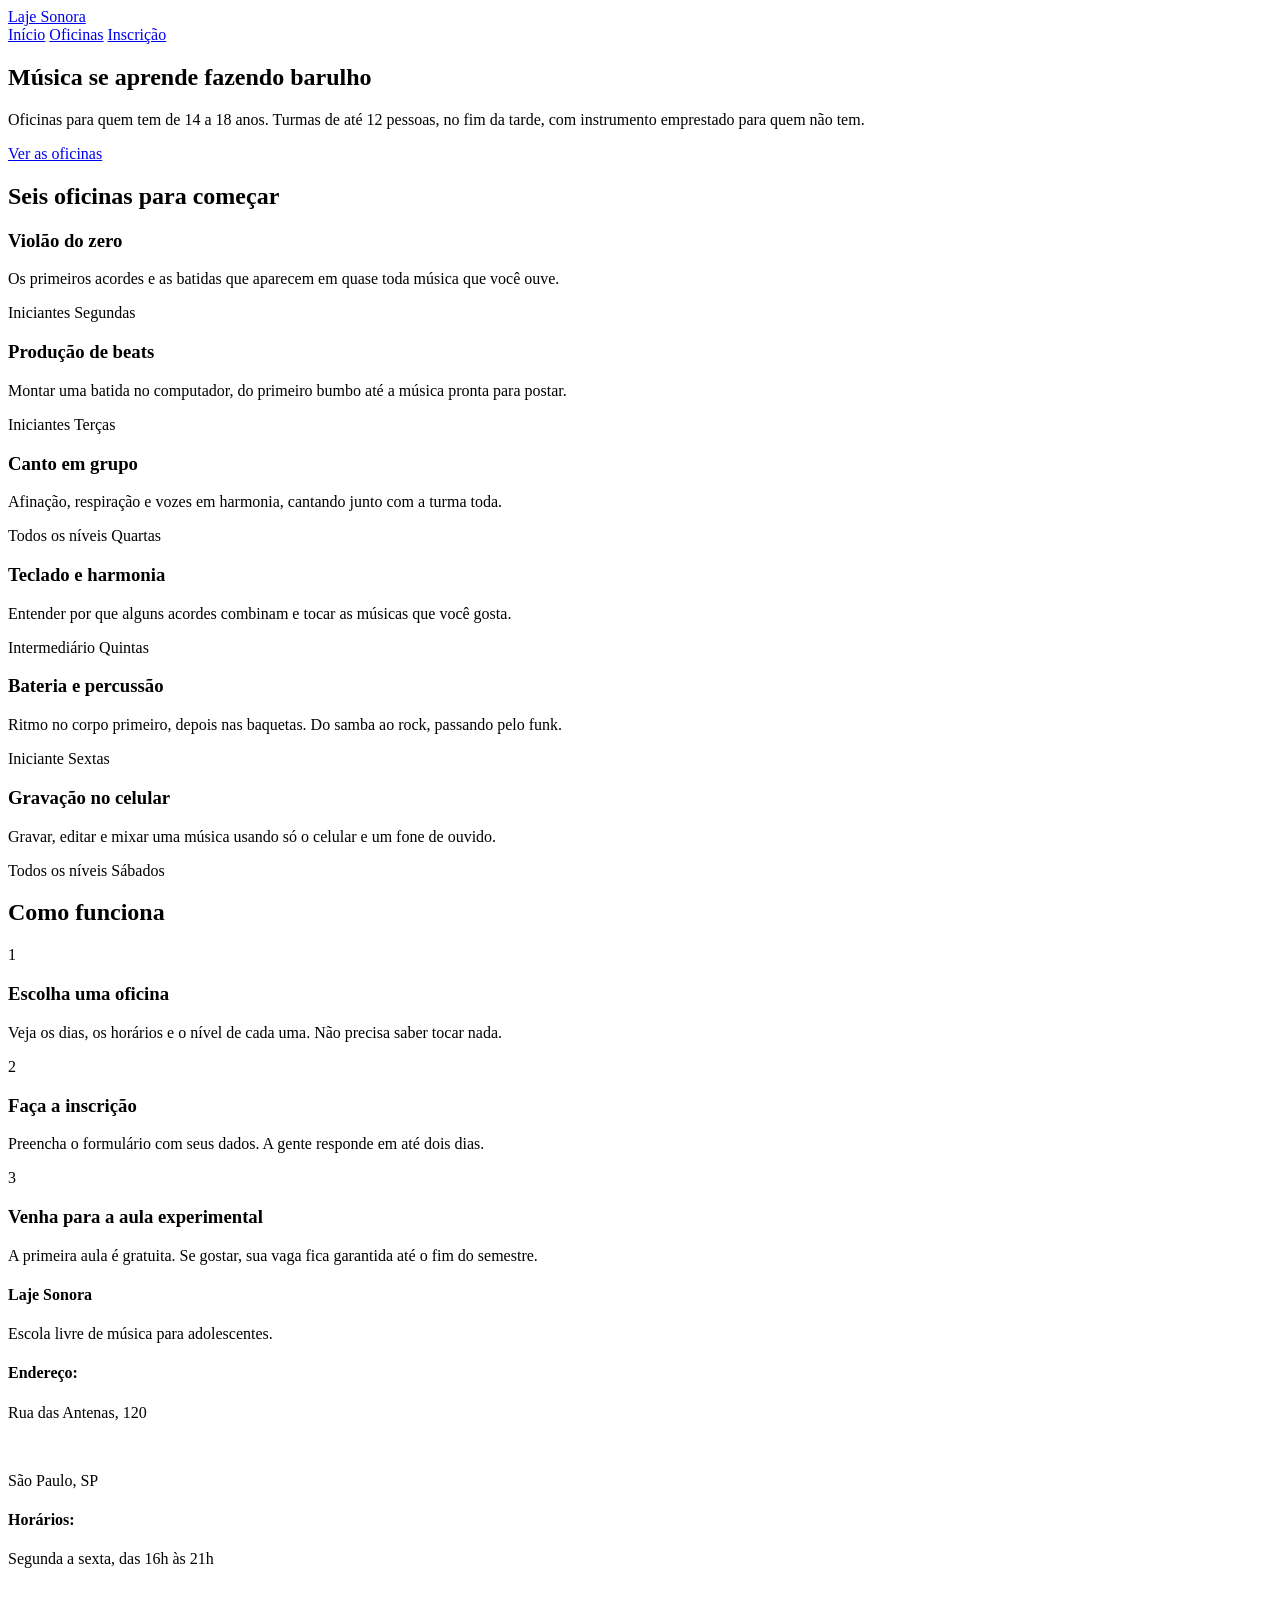
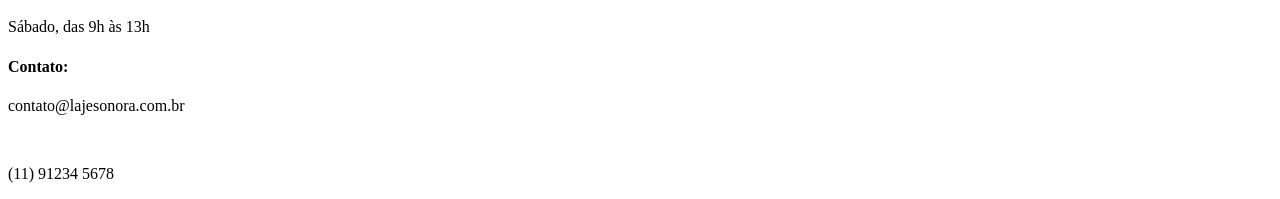
==== index.html @ 3056bc45 "Initial commit" ====
<!DOCTYPE html>
<html lang="pt-BR">
<head>
    <meta charset="UTF-8">
    <meta name="viewport" content="width=device-width, initial-scale=1.0">
    <link rel="stylesheet" href="index.css">
    <link rel="preconnect" href="https://fonts.googleapis.com">
    <link rel="preconnect" href="https://fonts.gstatic.com" crossorigin>
    <link href="https://fonts.googleapis.com/css2?family=Archivo:ital,wght@0,100..900;1,100..900&family=Big+Shoulders:opsz,wght@10..72,100..900&display=swap" rel="stylesheet">
    <title>Laje Sonora | Início</title>
</head>
<body>
   <header class="conteudo topo">
    <a href="index.html" class="topo">Laje Sonora</a>

    <nav class="menu">
        <a href="index.html" class="atual">Início</a>
        <a href="oficinas.html">Oficinas</a>
        <a href="inscricao.html">Inscrição</a>
    </nav>
   </header>

   <main>
    <section class="conteudo cartazes">
        <div class="cartaz cartaz-principal">
            <h1>Música se aprende fazendo barulho</h1>
        </div>
        <div class="cartaz cartaz-lateral">
            <p>Oficinas para quem tem de 14 a 18 anos. Turmas de até 12 pessoas, no fim da tarde, com instrumento emprestado para quem não tem.</p>

            <a href="oficinas.html" class="botao">Ver as oficinas</a>
        </div>
    </section>

    <section class="conteudo secao">
      <h2 class="titulo-secao">Seis oficinas para começar</h2>

      <div class="cards">
        <article class="card">
            <div class="foto foto-azul"></div>
            <div class="card-texto">
                <h3>Violão do zero</h3>
                <p>Os primeiros acordes e as batidas que aparecem em quase toda música que você ouve.</p>

                <div class="card-info">
                    <span>Iniciantes</span>
                    <span>Segundas</span>
                </div>
            </div>
        </article>

        <article class="card">
            <div class="foto foto-amarela"></div>
            <div class="card-texto">
                <h3>Produção de beats</h3>
                <p>Montar uma batida no computador, do primeiro bumbo até a música pronta para postar.</p>

                <div class="card-info">
                    <span>Iniciantes</span>
                    <span>Terças</span>
                </div>
            </div>
        </article>

        <article class="card">
            <div class="foto foto-tinta"></div>
            <div class="card-texto">
                <h3>Canto em grupo</h3>
                <p>Afinação, respiração e vozes em harmonia, cantando junto com a turma toda.</p>

                <div class="card-info">
                    <span>Todos os níveis</span>
                    <span>Quartas</span>
                </div>
            </div>
        </article>

        <article class="card">
            <div class="foto"></div>
            <div class="card-texto">
                <h3>Teclado e harmonia</h3>
                <p>Entender por que alguns acordes combinam e tocar as músicas que você gosta.</p>

                <div class="card-info">
                    <span>Intermediário</span>
                    <span>Quintas</span>
                </div>
            </div>
        </article>

        <article class="card">
            <div class="foto foto-azul"></div>
            <div class="card-texto">
                <h3>Bateria e percussão</h3>
                <p>Ritmo no corpo primeiro, depois nas baquetas. Do samba ao rock, passando pelo funk.</p>

                <div class="card-info">
                    <span>Iniciante</span>
                    <span>Sextas</span>
                </div>
            </div>
        </article>

        <article class="card">
            <div class="foto foto-amarela"></div>
            <div class="card-texto">
                <h3>Gravação no celular</h3>
                <p>Gravar, editar e mixar uma música usando só o celular e um fone de ouvido.</p>

                <div class="card-info">
                    <span>Todos os níveis</span>
                    <span>Sábados</span>
                </div>
            </div>
        </article>
      </div>

    </section>
    
    <section class="conteudo secao">
        <h2 class="titulo-secao">Como funciona</h2>

        <div class="passos">
            <div class="passo">
            <p class="passo-numero">1</p>
            <h3>Escolha uma oficina</h3>
            <p>Veja os dias, os horários e o nível de cada uma. Não precisa saber tocar nada.</p>

            </div>
            <div class="passo">
            <p class="passo-numero">2</p>
            <h3>Faça a inscrição</h3>
            <p>Preencha o formulário com seus dados. A gente responde em até dois dias.</p>
            </div>

            <div class="passo">
            <p class="passo-numero">3</p>
            <h3>Venha para a aula experimental</h3>
            <p>A primeira aula é gratuita. Se gostar, sua vaga fica garantida até o fim do semestre.</p>
            </div>

        </div>
    </section>
   </main>

   <footer class="rodape">
    <div class="conteudo rodape-colunas">
        <div class="rodape-coluna">
            <h4>Laje Sonora</h4>
            <p>Escola livre de música para adolescentes.</p>
        </div>

        <div class="rodape-coluna">
            <h4>Endereço:</h4>
            <p>Rua das Antenas, 120</p>
            <br>
            <p>São Paulo, SP</p>
        </div>

        <div class="rodape-coluna">
            <h4>Horários:</h4>
            <p>Segunda a sexta, das 16h às 21h</p>
            <br>
            <p>Sábado, das 9h às 13h</p>
        </div>

        <div class="rodape-coluna">
            <h4>Contato:</h4>
            <p>contato@lajesonora.com.br</p>
            <br>
            <p>(11) 91234 5678</p>
        </div>
        
    </div>
   </footer>
</body>
</html>
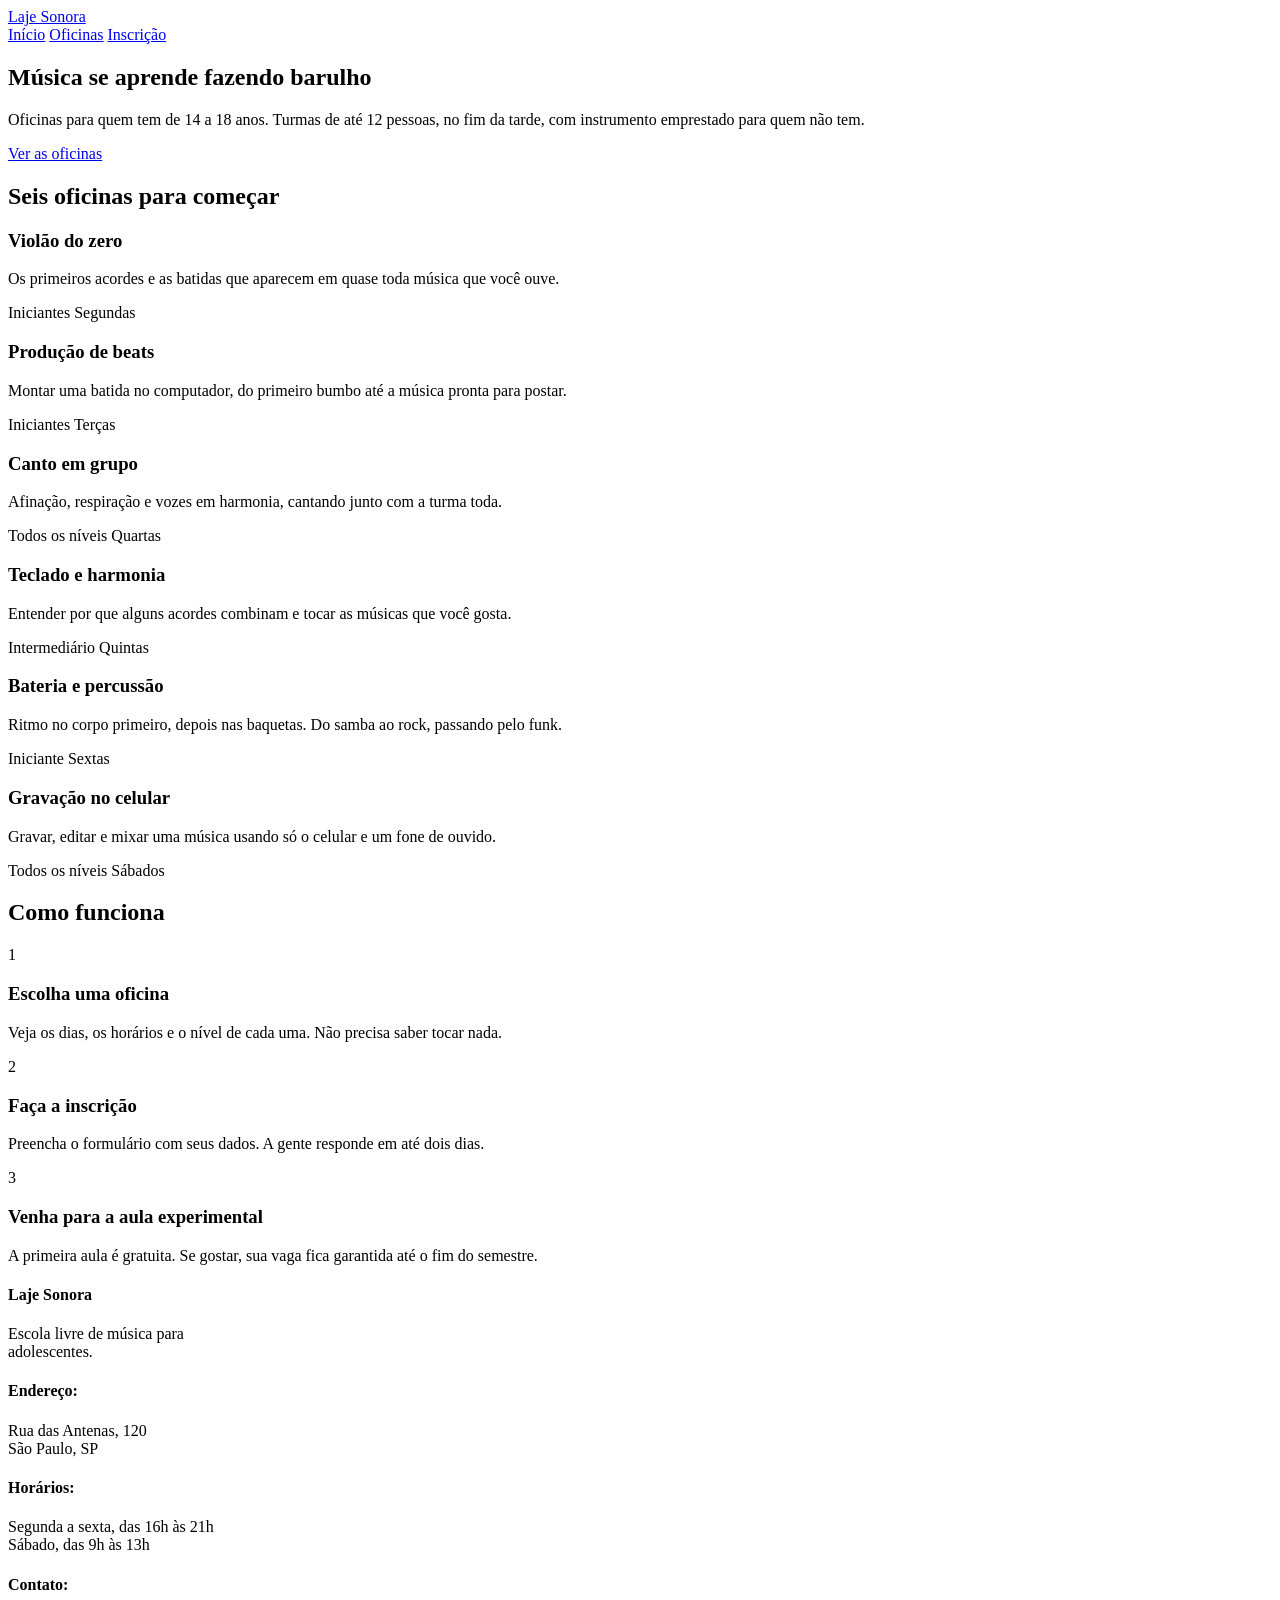
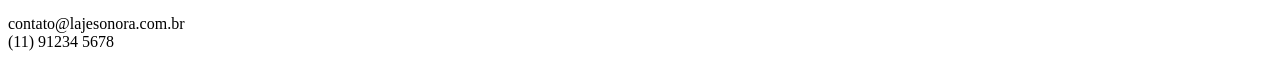
==== commit 16a9a56a: "index corrigido" ====
--- a/index.html
+++ b/index.html
@@ -147,28 +147,22 @@
     <div class="conteudo rodape-colunas">
         <div class="rodape-coluna">
             <h4>Laje Sonora</h4>
-            <p>Escola livre de música para adolescentes.</p>
+            <p>Escola livre de música para <br> adolescentes.</p>
         </div>
 
         <div class="rodape-coluna">
             <h4>Endereço:</h4>
-            <p>Rua das Antenas, 120</p>
-            <br>
-            <p>São Paulo, SP</p>
+            <p>Rua das Antenas, 120 <br> São Paulo, SP</p>
         </div>
 
         <div class="rodape-coluna">
             <h4>Horários:</h4>
-            <p>Segunda a sexta, das 16h às 21h</p>
-            <br>
-            <p>Sábado, das 9h às 13h</p>
+            <p>Segunda a sexta, das 16h às 21h <br> Sábado, das 9h às 13h</p>
         </div>
 
         <div class="rodape-coluna">
             <h4>Contato:</h4>
-            <p>contato@lajesonora.com.br</p>
-            <br>
-            <p>(11) 91234 5678</p>
+            <p>contato@lajesonora.com.br <br>(11) 91234 5678</p>
         </div>
         
     </div>
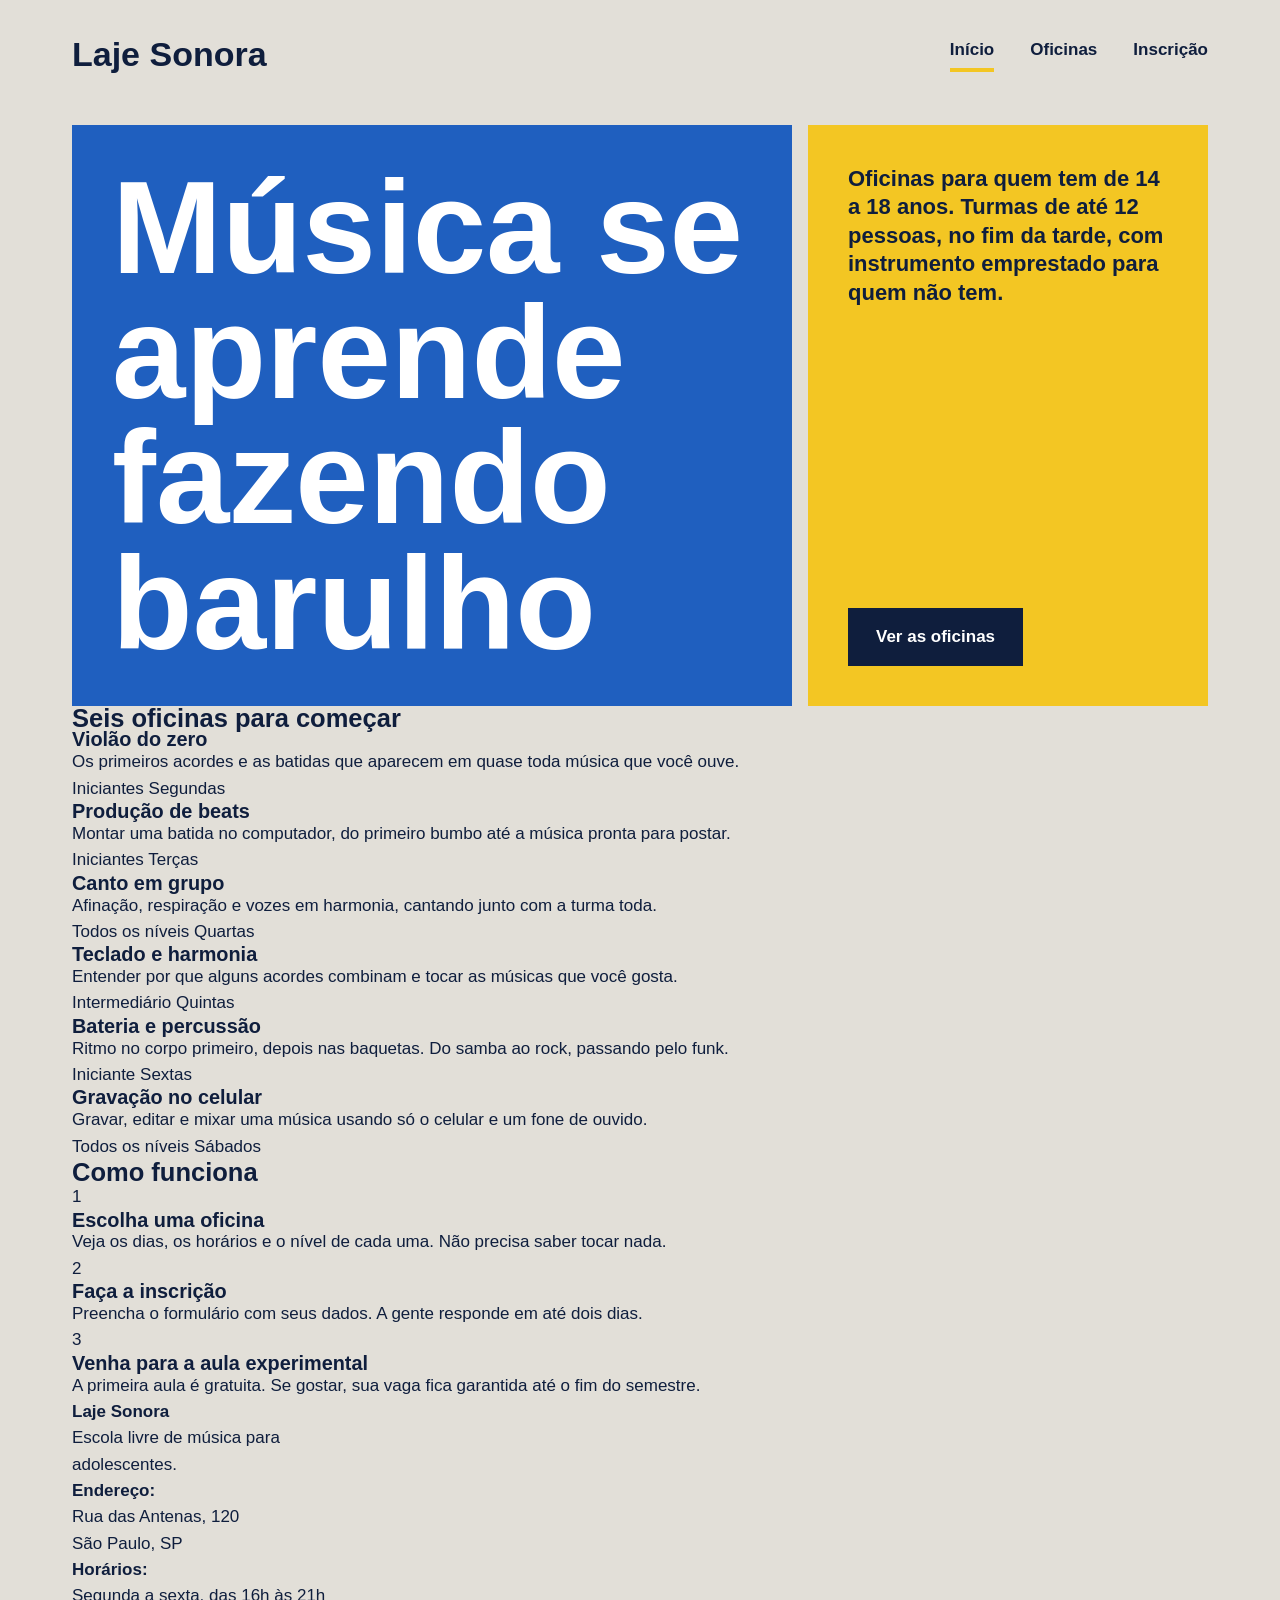
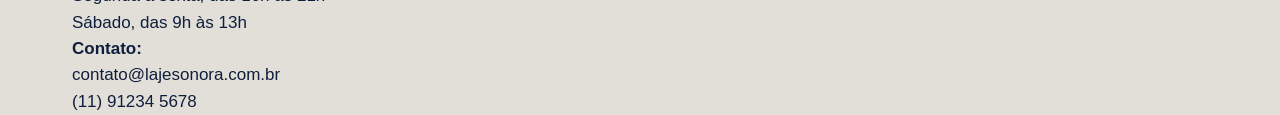
==== commit e074b5c0: "Cartazes do topo" ====
--- a/index.html
+++ b/index.html
@@ -11,7 +11,7 @@
 </head>
 <body>
    <header class="conteudo topo">
-    <a href="index.html" class="topo">Laje Sonora</a>
+    <a href="index.html" class="logo">Laje Sonora</a>
 
     <nav class="menu">
         <a href="index.html" class="atual">Início</a>
--- a/index.css
+++ b/index.css
@@ -0,0 +1,129 @@
+*{
+    margin: 0;
+    padding: 0;
+    box-sizing: border-box;
+}
+:root{
+    --concreto: #E2DFD8;
+    --concreto-escuro: #CBC7BE;
+    --tinta: #0F1E3D;
+    --caixa-dagua: #1F5FBF;
+    --fita: #F3C623;
+    --branco: #FFFFFF;
+
+    --fonte-cartaz: "Big Shoulders", "Arial Narrow", sans-serif;
+    --fonte-texto: "Archivo", Arial, sans-serif;
+}
+
+body{
+    background-color: var(--concreto);
+    color: var(--tinta);
+    font-family: var(--fonte-texto);
+    font-size: 17px;
+    line-height: 1.55;
+}
+
+a{
+    color: inherit;
+}
+
+h1, h2, h3{
+    font-family: var(--fonte-cartaz);
+    font-weight: 900;
+    line-height: 0.95;
+}
+
+.conteudo{
+    max-width: 1200px;
+    margin-inline: auto;
+    padding-inline: 32px;
+}
+
+.topo{
+    padding-block: 28px;
+    display: flex;
+    justify-content: space-between;
+    align-items: center;
+    
+
+}
+
+.logo{
+    font-family: var(--fonte-cartaz);
+    font-size: 34px;
+    font-weight: 900;
+    text-decoration: none;
+}
+
+.menu{
+    display: flex;
+    gap: 36px;
+}
+
+.menu a{
+    font-weight: 600;
+    text-decoration: none;
+    padding-bottom: 4px;
+    border-bottom: 4px solid transparent;
+}
+
+.menu a:hover{
+    border-bottom-color: var(--tinta);
+}
+.menu a.atual{
+    border-bottom-color: var(--fita);
+}
+
+.cartazes{
+    margin-top: 16px;
+    display: flex;
+    gap: 16px;
+}
+
+.cartaz{
+    padding: 40px;
+}
+
+.cartaz-principal{
+    background-color: var(--caixa-dagua);
+    color: var(--branco);
+    flex: 2;
+}
+
+.cartaz-principal h1{
+    font-size: 132px;
+    max-width: 9ch;
+}
+
+.cartaz-lateral{
+    background-color: var(--fita);
+    flex: 1;
+    display: flex;
+    flex-direction: column;
+    justify-content: space-between;
+    gap: 32px;
+    align-items: flex-start;
+}
+
+.cartaz-lateral p{
+    font-size: 22px;
+    font-weight: 600;
+    line-height: 1.3;
+}
+
+.botao{
+    background: var(--tinta);
+    color: var(--branco);
+    font-weight: 700;
+    text-decoration: none;
+    padding-block: 16px;
+    padding-inline: 28px;
+    border: none;
+    font-family: var(--fonte-texto);
+    font-size: 17px;
+    cursor: pointer;
+}
+
+.botao:hover{
+    background: var(--caixa-dagua);
+}
